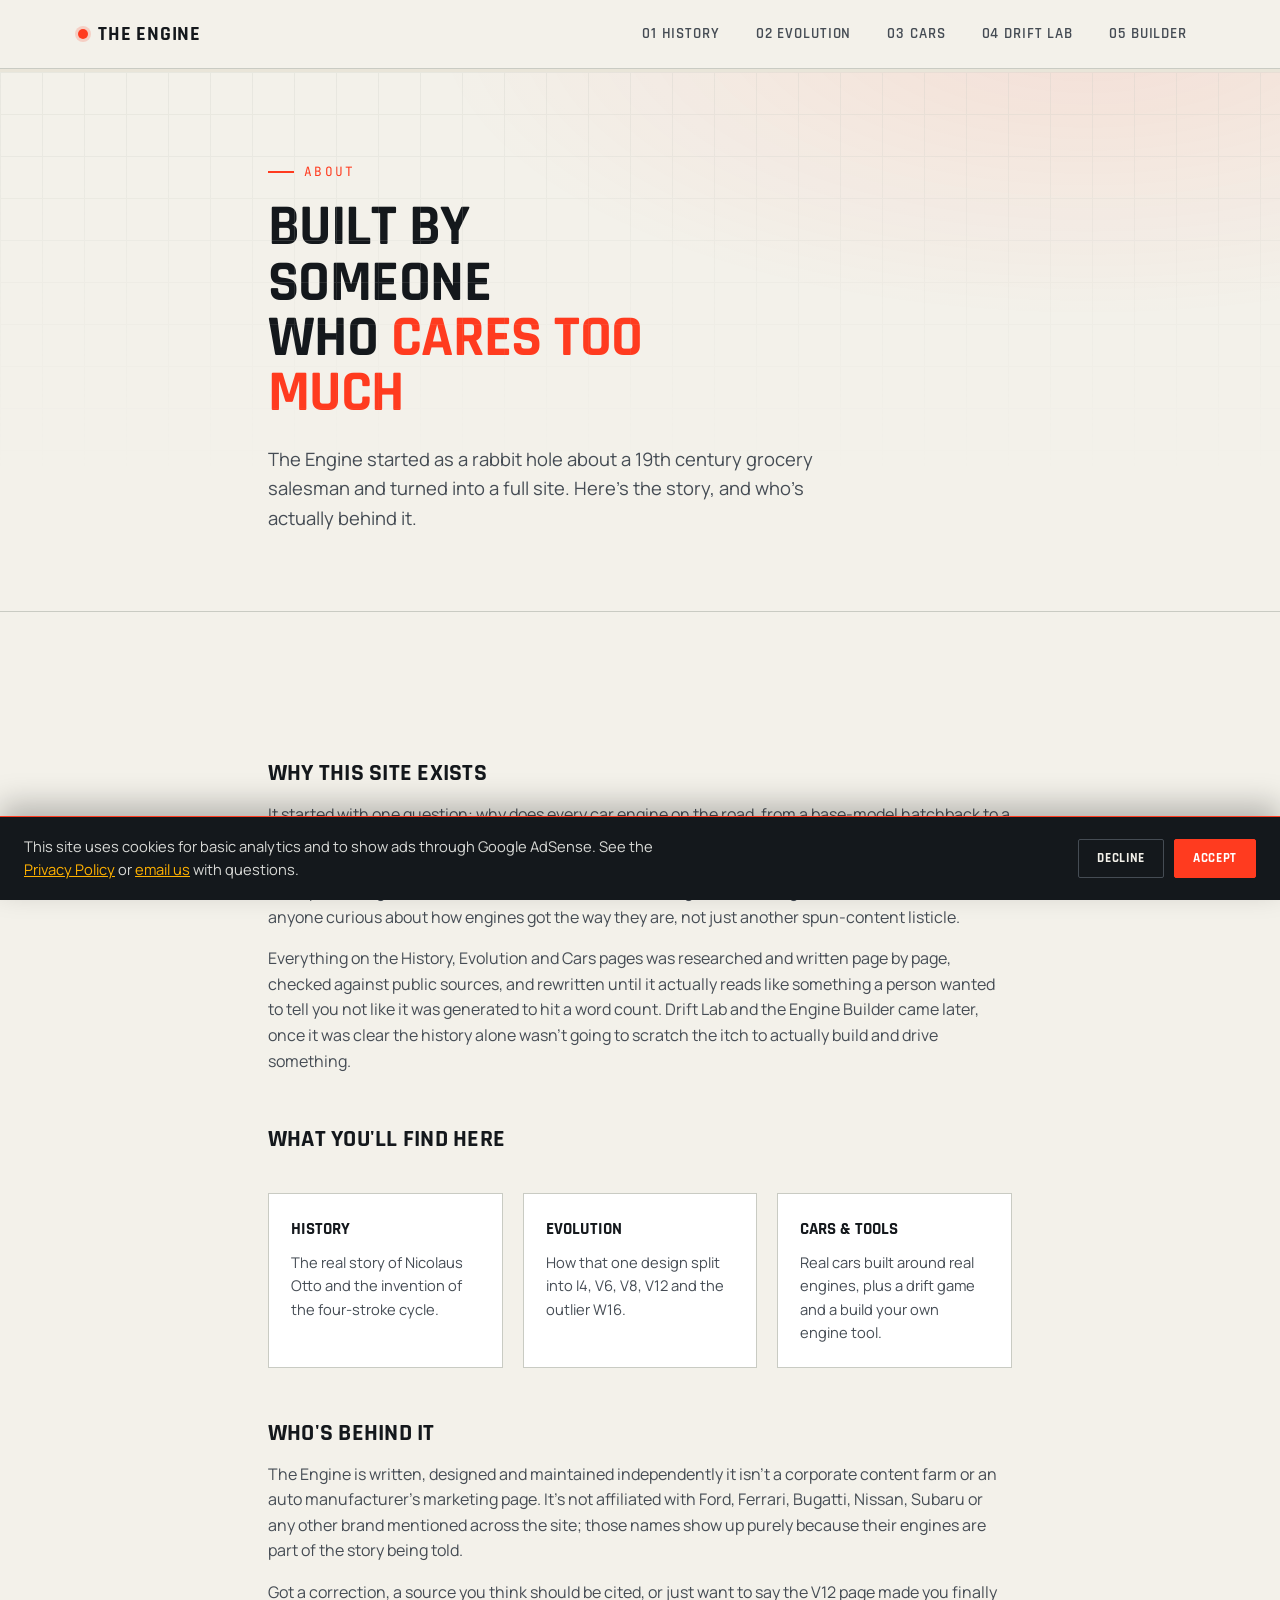
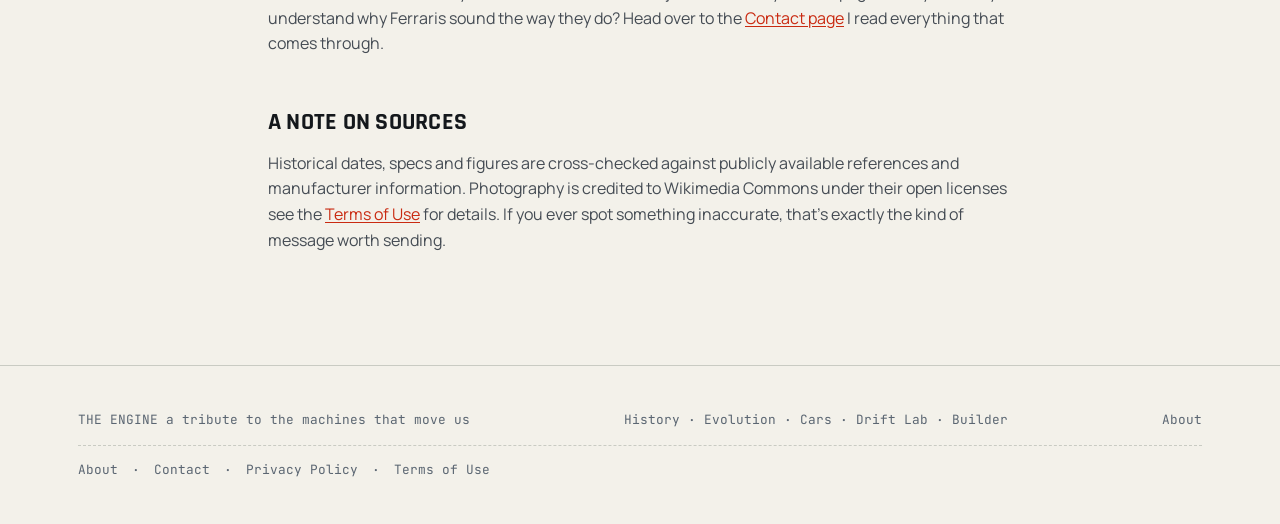
==== about.html @ 44e8525a "Add files via upload" ====
<!DOCTYPE html>
<html lang="en">
<head>
<meta charset="UTF-8">
<meta name="viewport" content="width=device-width, initial-scale=1.0">
<title>About The Engine Why This Site Exists | The Engine</title>
<meta name="description" content="The Engine is an independent tribute site about the history and evolution of the internal combustion engine, built by one person who cares way too much about how engines work.">
<meta name="keywords" content="about the engine, who made this site, engine history site">
<meta name="robots" content="index, follow">
<meta name="author" content="The Engine">
<link rel="canonical" href="https://your-domain.com/about.html">
<link rel="icon" type="image/svg+xml" href="favicon.svg">

<meta property="og:type" content="website">
<meta property="og:site_name" content="The Engine">
<meta property="og:title" content="About The Engine">
<meta property="og:description" content="Why this site exists, and who built it.">
<meta property="og:url" content="https://your-domain.com/about.html">
<meta property="og:locale" content="en_US">

<link rel="preconnect" href="https://fonts.googleapis.com">
<link href="https://fonts.googleapis.com/css2?family=Rajdhani:wght@500;600;700&family=Manrope:wght@400;500;600;700&family=JetBrains+Mono:wght@400;500;600&display=swap" rel="stylesheet">
<link rel="stylesheet" href="style.css">
<style>
  .legal main .wrap{ max-width:800px; }
  .legal h2{ font-size:1.5rem; margin-top:46px; }
  .legal p, .legal li{ color:var(--ink-soft); }
  .legal .updated{ font-family:var(--mono); font-size:.8rem; color:var(--steel); margin-bottom:26px; display:block; }
  .legal a.inline{ color:var(--ignite-dim); text-decoration:underline; text-underline-offset:2px; }
  .legal a.inline:hover{ color:var(--ignite); }
  .value-grid{ display:grid; grid-template-columns:repeat(3,1fr); gap:20px; margin:34px 0; }
  @media (max-width:700px){ .value-grid{ grid-template-columns:1fr; } }
  .value-card{ border:1px solid var(--steel-line); background:#fff; padding:22px; }
  .value-card b{ display:block; font-family:var(--display); text-transform:uppercase; font-size:1.05rem; margin-bottom:8px; color:var(--ink); }
  .value-card p{ margin:0; font-size:.92rem; }
</style>
</head>
<body class="legal">

<nav class="topnav">
  <div class="wrap">
    <div class="brand"><span class="dot"></span> The Engine</div>
    <div class="navlinks">
      <a href="index.html">01 History</a>
      <a href="evolution.html">02 Evolution</a>
      <a href="cars.html">03 Cars</a>
      <a href="game.html">04 Drift Lab</a>
      <a href="builder.html">05 Builder</a>
    </div>
    <button class="nav-toggle" aria-label="Toggle navigation menu" aria-expanded="false">
      <span></span><span></span><span></span>
    </button>
  </div>
</nav>
<div class="progress-rail"><div class="progress-fill"></div></div>

<main>
<header class="hero" style="padding:90px 0 60px;">
  <div class="blueprint"></div>
  <div class="wrap">
    <span class="eyebrow">About</span>
    <h1 style="font-size:clamp(2.2rem,5.5vw,3.6rem);">BUILT BY SOMEONE<br>WHO <em>CARES TOO MUCH</em></h1>
    <p class="hero-sub">The Engine started as a rabbit hole about a 19th century grocery salesman and turned
      into a full site. Here's the story, and who's actually behind it.</p>
  </div>
</header>

<section class="section">
  <div class="wrap">

    <h2>Why this site exists</h2>
    <p>It started with one question: why does every car engine on the road, from a base-model hatchback to a
      Bugatti, ultimately trace back to the same four-stroke idea from 1876? Once I started reading about
      Nicolaus Otto and how his engine splintered into everything from the inline four to the V12, it was hard
      to stop. The Engine is that research turned into something worth sharing an actual reference for anyone
      curious about how engines got the way they are, not just another spun-content listicle.</p>
    <p>Everything on the History, Evolution and Cars pages was researched and written page by page, checked
      against public sources, and rewritten until it actually reads like something a person wanted to tell you
      not like it was generated to hit a word count. Drift Lab and the Engine Builder came later, once it was
      clear the history alone wasn't going to scratch the itch to actually build and drive something.</p>

    <h2>What you'll find here</h2>
    <div class="value-grid">
      <div class="value-card"><b>History</b><p>The real story of Nicolaus Otto and the invention of the four-stroke cycle.</p></div>
      <div class="value-card"><b>Evolution</b><p>How that one design split into I4, V6, V8, V12 and the outlier W16.</p></div>
      <div class="value-card"><b>Cars &amp; Tools</b><p>Real cars built around real engines, plus a drift game and a build your own engine tool.</p></div>
    </div>

    <h2>Who's behind it</h2>
    <p>The Engine is written, designed and maintained independently it isn't a corporate content farm or an
      auto manufacturer's marketing page. It's not affiliated with Ford, Ferrari, Bugatti, Nissan, Subaru or
      any other brand mentioned across the site; those names show up purely because their engines are part of
      the story being told.</p>
    <p>Got a correction, a source you think should be cited, or just want to say the V12 page made you finally
      understand why Ferraris sound the way they do? Head over to the <a class="inline" href="contact.html">Contact
      page</a> I read everything that comes through.</p>

    <h2>A note on sources</h2>
    <p>Historical dates, specs and figures are cross-checked against publicly available references and
      manufacturer information. Photography is credited to Wikimedia Commons under their open licenses see the
      <a class="inline" href="terms.html">Terms of Use</a> for details. If you ever spot something inaccurate,
      that's exactly the kind of message worth sending.</p>
  </div>
</section>
</main>

<footer>
  <div class="wrap" style="display:flex; flex-direction:column; gap:14px; width:100%;">
    <div style="display:flex; justify-content:space-between; width:100%; flex-wrap:wrap; gap:14px;">
      <span>THE ENGINE a tribute to the machines that move us</span>
      <nav aria-label="Footer">
        <a href="index.html">History</a> ·
        <a href="evolution.html">Evolution</a> ·
        <a href="cars.html">Cars</a> ·
        <a href="game.html">Drift Lab</a> ·
        <a href="builder.html">Builder</a>
      </nav>
      <span>About</span>
    </div>
    <div style="display:flex; gap:14px; flex-wrap:wrap; border-top:1px dashed var(--steel-line); padding-top:14px;">
      <a href="about.html">About</a> ·
      <a href="contact.html">Contact</a> ·
      <a href="privacy.html">Privacy Policy</a> ·
      <a href="terms.html">Terms of Use</a>
    </div>
  </div>
</footer>

<button class="to-top" aria-label="Scroll back to top">↑</button>

<script src="main.js"></script>
<script src="consent.js"></script>
</body>
</html>
---- style.css ----
/* =========================================================
   THE ENGINE design tokens
   Display: Rajdhani (technical / gauge-cluster)
   Body:    Manrope
   Utility: JetBrains Mono (specs, numbers, readouts)
   ========================================================= */

:root{
  --paper:      #F3F1EA;
  --paper-dim:  #E9E5D9;
  --ink:        #14181C;
  --ink-soft:   #454C54;
  --steel:      #5B6672;
  --steel-line: #C9CBC3;
  --ignite:     #FF3B1F;
  --ignite-dim: #C92A11;
  --amber:      #FFB100;
  --dial-bg:    #14181C;

  --display: "Rajdhani", sans-serif;
  --body:    "Manrope", sans-serif;
  --mono:    "JetBrains Mono", monospace;

  --container: 1180px;
}

*,*::before,*::after{ box-sizing:border-box; }
html{ scroll-behavior:smooth; }
body{
  margin:0;
  background:var(--paper);
  color:var(--ink);
  font-family:var(--body);
  font-size:16px;
  line-height:1.6;
  -webkit-font-smoothing:antialiased;
}
img{ max-width:100%; display:block; }
a{ color:inherit; text-decoration:none; }
h1,h2,h3,h4{
  font-family:var(--display);
  font-weight:700;
  text-transform:uppercase;
  letter-spacing:.01em;
  margin:0 0 .4em;
  color:var(--ink);
}
p{ margin:0 0 1em; color:var(--ink-soft); }
.mono{ font-family:var(--mono); }

@media (prefers-reduced-motion: reduce){
  *{ animation-duration:0.001ms !important; animation-iteration-count:1 !important; transition-duration:0.001ms !important; scroll-behavior:auto !important; }
}

/* ---------- layout helpers ---------- */
.wrap{ max-width:var(--container); margin:0 auto; padding:0 28px; }
.section{ padding:96px 0; position:relative; }
.section-tight{ padding:56px 0; }

/* ---------- top nav ---------- */
.topnav{
  position:sticky; top:0; z-index:100;
  background:rgba(243,241,234,.88);
  backdrop-filter:blur(10px);
  border-bottom:1px solid var(--steel-line);
}
.topnav .wrap{
  display:flex; align-items:center; justify-content:space-between;
  height:68px;
}
.brand{
  display:flex; align-items:center; gap:10px;
  font-family:var(--display); font-weight:700; font-size:1.25rem;
  letter-spacing:.04em; text-transform:uppercase;
}
.brand .dot{
  width:10px; height:10px; border-radius:50%;
  background:var(--ignite);
  box-shadow:0 0 0 3px rgba(255,59,31,.18);
}
.navlinks{ display:flex; gap:6px; align-items:center; }
.navlinks a{
  font-family:var(--display); font-weight:600; font-size:.92rem;
  letter-spacing:.06em; text-transform:uppercase;
  padding:9px 14px; border-radius:3px; color:var(--ink-soft);
  border:1px solid transparent;
  transition:color .15s, border-color .15s, background .15s;
}
.navlinks a:hover{ color:var(--ink); border-color:var(--steel-line); }
.navlinks a.active{ color:var(--ignite); border-color:var(--ignite); background:rgba(255,59,31,.06); }

/* mobile nav toggle */
.nav-toggle{
  display:none; flex-direction:column; justify-content:center; gap:5px;
  width:40px; height:40px; background:none; border:1px solid transparent;
  cursor:pointer; padding:0; margin:0; border-radius:3px;
}
.nav-toggle span{ width:20px; height:2px; background:var(--ink); display:block; margin:0 auto; transition:transform .25s ease, opacity .2s ease; }
.nav-toggle.open span:nth-child(1){ transform:translateY(7px) rotate(45deg); }
.nav-toggle.open span:nth-child(2){ opacity:0; }
.nav-toggle.open span:nth-child(3){ transform:translateY(-7px) rotate(-45deg); }
.nav-toggle:hover{ border-color:var(--steel-line); }

@media (max-width:760px){
  .nav-toggle{ display:flex; }
  .navlinks{
    position:fixed; top:68px; left:0; right:0; z-index:98;
    background:var(--paper); border-bottom:1px solid var(--steel-line);
    flex-direction:column; align-items:stretch; gap:0;
    max-height:0; overflow:hidden; transition:max-height .32s ease;
    box-shadow:0 18px 30px rgba(20,24,28,.08);
  }
  .navlinks.open{ max-height:320px; }
  .navlinks a{ padding:16px 28px; border-radius:0; border-bottom:1px solid var(--steel-line); }
}

/* accessible focus states */
a:focus-visible, button:focus-visible, .btn:focus-visible, .nav-toggle:focus-visible{
  outline:2px solid var(--ignite); outline-offset:3px; border-radius:2px;
}

/* scroll-to-top */
.to-top{
  position:fixed; right:20px; bottom:20px; z-index:90;
  width:46px; height:46px; border-radius:50%;
  background:var(--ink); color:var(--paper); border:1px solid var(--ink);
  display:flex; align-items:center; justify-content:center;
  font-size:1.1rem; cursor:pointer;
  opacity:0; pointer-events:none; transform:translateY(10px);
  transition:opacity .25s ease, transform .25s ease, background .2s ease;
}
.to-top.show{ opacity:1; pointer-events:all; transform:translateY(0); }
.to-top:hover{ background:var(--ignite); border-color:var(--ignite); }

/* progress rail under nav — signature scroll element */
.progress-rail{ position:sticky; top:68px; height:3px; z-index:99; background:var(--paper-dim); }
.progress-fill{ height:100%; width:0%; background:linear-gradient(90deg,var(--ignite),var(--amber)); transition:width .08s linear; }

/* ---------- hero ---------- */
.hero{
  position:relative; overflow:hidden;
  padding:120px 0 90px;
  background:
    radial-gradient(1100px 500px at 85% -10%, rgba(255,59,31,.10), transparent 60%),
    var(--paper);
  border-bottom:1px solid var(--steel-line);
}
.hero .blueprint{
  position:absolute; inset:0; opacity:.5; pointer-events:none;
  background-image:
    linear-gradient(var(--steel-line) 1px, transparent 1px),
    linear-gradient(90deg, var(--steel-line) 1px, transparent 1px);
  background-size:42px 42px;
  mask-image:linear-gradient(to bottom, rgba(0,0,0,.55), transparent 75%);
}
.eyebrow{
  font-family:var(--mono); font-size:.8rem; letter-spacing:.18em;
  text-transform:uppercase; color:var(--ignite); margin-bottom:18px;
  display:flex; align-items:center; gap:10px;
}
.eyebrow::before{ content:""; width:26px; height:2px; background:var(--ignite); display:inline-block; }
.hero h1{
  font-size:clamp(2.6rem, 7vw, 5.4rem);
  line-height:.96; letter-spacing:-.01em;
  max-width:14ch;
}
.hero h1 em{ font-style:normal; color:var(--ignite); }
.hero-sub{
  max-width:52ch; font-size:1.15rem; margin-top:22px; color:var(--ink-soft);
}
.hero-meta{
  display:flex; gap:36px; margin-top:52px; flex-wrap:wrap;
}
.hero-meta .stat b{
  display:block; font-family:var(--mono); font-size:1.7rem; color:var(--ink);
}
.hero-meta .stat span{
  font-size:.78rem; text-transform:uppercase; letter-spacing:.1em; color:var(--steel);
}

/* ---------- buttons ---------- */
.btn{
  display:inline-flex; align-items:center; gap:8px;
  font-family:var(--display); font-weight:700; letter-spacing:.05em;
  text-transform:uppercase; font-size:.92rem;
  padding:13px 24px; border-radius:2px;
  background:var(--ink); color:var(--paper);
  border:1px solid var(--ink);
  transition:transform .15s, background .15s, color .15s;
}
.btn:hover{ transform:translateY(-2px); }
.btn.ignite{ background:var(--ignite); border-color:var(--ignite); color:#fff; }
.btn.ghost{ background:transparent; color:var(--ink); }

/* ---------- reveal-on-scroll ---------- */
.reveal{
  opacity:0; transform:translateY(28px);
  transition:opacity .7s cubic-bezier(.2,.7,.2,1), transform .7s cubic-bezier(.2,.7,.2,1);
}
.reveal.in{ opacity:1; transform:translateY(0); }
.reveal-l{ opacity:0; transform:translateX(-32px); transition:opacity .7s ease, transform .7s ease; }
.reveal-l.in{ opacity:1; transform:translateX(0); }
.reveal-r{ opacity:0; transform:translateX(32px); transition:opacity .7s ease, transform .7s ease; }
.reveal-r.in{ opacity:1; transform:translateX(0); }
.stagger > *{ transition-delay:calc(var(--i, 0) * 90ms); }

/* ---------- section heading ---------- */
.head{ max-width:640px; margin-bottom:52px; }
.head .kicker{
  font-family:var(--mono); color:var(--ignite); font-size:.8rem;
  letter-spacing:.16em; text-transform:uppercase; margin-bottom:10px; display:block;
}
.head h2{ font-size:clamp(1.9rem,4vw,2.8rem); }

/* ---------- figure / spec plate ---------- */
.figure{
  border:1px solid var(--steel-line); background:#fff;
  padding:10px; position:relative; overflow:hidden;
  transition:border-color .2s ease, box-shadow .2s ease;
}
.figure:hover{ border-color:var(--ignite); box-shadow:0 16px 34px rgba(20,24,28,.10); }
.figure img{ width:100%; height:100%; object-fit:cover; transition:transform .55s cubic-bezier(.2,.7,.2,1); background:var(--paper-dim); }
.figure:hover img{ transform:scale(1.045); }
.figure figcaption{
  font-family:var(--mono); font-size:.76rem; color:var(--steel);
  padding:10px 4px 2px; letter-spacing:.02em;
}
.plate{
  border:1px solid var(--ink); background:var(--ink); color:var(--paper);
  padding:22px 24px; font-family:var(--mono); font-size:.85rem;
}
.plate .row{ display:flex; justify-content:space-between; padding:7px 0; border-bottom:1px dashed rgba(243,241,234,.18); }
.plate .row:last-child{ border-bottom:none; }
.plate .row span:first-child{ color:#9AA1A8; text-transform:uppercase; letter-spacing:.08em; font-size:.72rem; }

/* ---------- two column ---------- */
.grid-2{ display:grid; grid-template-columns:1fr 1fr; gap:56px; align-items:center; }
@media (max-width:860px){ .grid-2{ grid-template-columns:1fr; } }

/* ---------- key points ---------- */
.points{ display:grid; gap:0; border-top:1px solid var(--steel-line); }
.point{
  display:grid; grid-template-columns:70px 1fr; gap:22px;
  padding:26px 0; border-bottom:1px solid var(--steel-line);
  transition:background .2s ease, padding-left .2s ease;
}
.point:hover{ background:rgba(255,59,31,.04); padding-left:10px; }
.point .n{ font-family:var(--mono); font-size:1.3rem; color:var(--ignite); }
.point h4{ font-size:1.15rem; margin-bottom:6px; }
.point p{ margin:0; }

/* ---------- footer ---------- */
footer{
  padding:44px 0; border-top:1px solid var(--steel-line);
  font-family:var(--mono); font-size:.8rem; color:var(--steel);
  display:flex; justify-content:space-between; flex-wrap:wrap; gap:10px;
}
footer nav a{ color:var(--steel); transition:color .15s; }
footer nav a:hover{ color:var(--ignite); }

/* ---------- timeline (evolution page) ---------- */
.timeline{ position:relative; }
.timeline::before{
  content:""; position:absolute; left:96px; top:0; bottom:0; width:1px;
  background:var(--steel-line);
}
@media (max-width:760px){ .timeline::before{ left:34px; } }
.tl-item{
  display:grid; grid-template-columns:96px 1fr; gap:34px;
  padding:54px 0; position:relative;
}
@media (max-width:760px){ .tl-item{ grid-template-columns:34px 1fr; gap:18px; } }
.tl-cyl{
  font-family:var(--display); font-weight:700; font-size:2.6rem;
  color:var(--ink); text-align:right; line-height:1; position:relative;
}
.tl-cyl::after{
  content:""; position:absolute; right:-38.5px; top:8px;
  width:11px; height:11px; border-radius:50%;
  background:var(--paper); border:3px solid var(--ignite);
}
@media (max-width:760px){ .tl-cyl{ text-align:left; font-size:1.5rem; } .tl-cyl::after{ right:-23px; } }
.tl-card{ background:#fff; border:1px solid var(--steel-line); padding:30px; transition:transform .25s ease, box-shadow .25s ease, border-color .25s ease; }
.tl-card:hover{ transform:translateY(-4px); box-shadow:0 20px 40px rgba(20,24,28,.10); border-color:var(--ignite); }
.tl-card .tag{
  font-family:var(--mono); font-size:.72rem; text-transform:uppercase;
  letter-spacing:.1em; color:var(--ignite); display:inline-block; margin-bottom:10px;
}
.tl-card h3{ font-size:1.6rem; margin-bottom:10px; }
.tl-grid{ display:grid; grid-template-columns:1.1fr 1fr; gap:26px; margin-top:18px; align-items:start; }
@media (max-width:640px){ .tl-grid{ grid-template-columns:1fr; } }
.spec-list{ display:grid; gap:8px; font-family:var(--mono); font-size:.85rem; }
.spec-list div{ display:flex; justify-content:space-between; border-bottom:1px dotted var(--steel-line); padding:4px 0; }
.spec-list div b{ color:var(--ink); font-weight:600; }
.spec-list div span{ color:var(--steel); }

/* ---------- car cards (cars page) ---------- */
.car-grid{ display:grid; grid-template-columns:1fr; gap:40px; }
.car-card{
  display:grid; grid-template-columns:1.15fr .85fr; gap:0;
  background:#fff; border:1px solid var(--steel-line);
  overflow:hidden; transition:transform .28s ease, box-shadow .28s ease;
}
.car-card:hover{ transform:translateY(-5px); box-shadow:0 26px 50px rgba(20,24,28,.14); }
@media (max-width:800px){ .car-card{ grid-template-columns:1fr; } }
.car-photo{ position:relative; min-height:320px; background:#0e0e0e; overflow:hidden; }
.car-photo img{ width:100%; height:100%; object-fit:cover; min-height:320px; transition:transform .5s ease; }
.car-card:hover .car-photo img{ transform:scale(1.045); }
.car-photo .badge{
  position:absolute; top:16px; left:16px;
  background:var(--ignite); color:#fff; font-family:var(--mono);
  font-size:.72rem; letter-spacing:.08em; text-transform:uppercase;
  padding:6px 10px;
}
.car-info{ padding:32px; display:flex; flex-direction:column; }
.car-info h3{ font-size:1.7rem; margin-bottom:4px; }
.car-info .maker{ font-family:var(--mono); color:var(--steel); font-size:.82rem; margin-bottom:18px; text-transform:uppercase; letter-spacing:.06em; }
.engine-thumb{ display:flex; gap:12px; align-items:center; margin:16px 0; padding:12px; background:var(--paper); border:1px solid var(--steel-line); transition:border-color .2s ease; }
.engine-thumb:hover{ border-color:var(--ignite); }
.engine-thumb img{ width:74px; height:74px; object-fit:cover; flex:none; }
.engine-thumb .et-text b{ display:block; font-family:var(--display); text-transform:uppercase; font-size:1rem; }
.engine-thumb .et-text span{ font-family:var(--mono); font-size:.76rem; color:var(--steel); }
.car-stats{ display:grid; grid-template-columns:repeat(3,1fr); gap:0; margin-top:auto; border-top:1px solid var(--steel-line); padding-top:16px; }
.car-stats div{ text-align:left; }
.car-stats b{ display:block; font-family:var(--mono); font-size:1.25rem; }
.car-stats span{ font-size:.72rem; text-transform:uppercase; letter-spacing:.08em; color:var(--steel); }

/* ---------- dark cta / interlude ---------- */
.dark{
  background:var(--dial-bg); color:var(--paper);
  border-top:1px solid #000; border-bottom:1px solid #000;
}
.dark h2, .dark h3, .dark h4{ color:var(--paper); }
.dark p{ color:#B7BCC1; }
.dark .steel-line-alt{ border-color:#2A2F35; }

/* ---------- game page teaser bits reused from style ---------- */
.badge-row{ display:flex; gap:10px; flex-wrap:wrap; margin-top:18px; }
.chip{
  font-family:var(--mono); font-size:.76rem; text-transform:uppercase; letter-spacing:.06em;
  border:1px solid var(--steel-line); padding:6px 12px; color:var(--ink-soft);
}
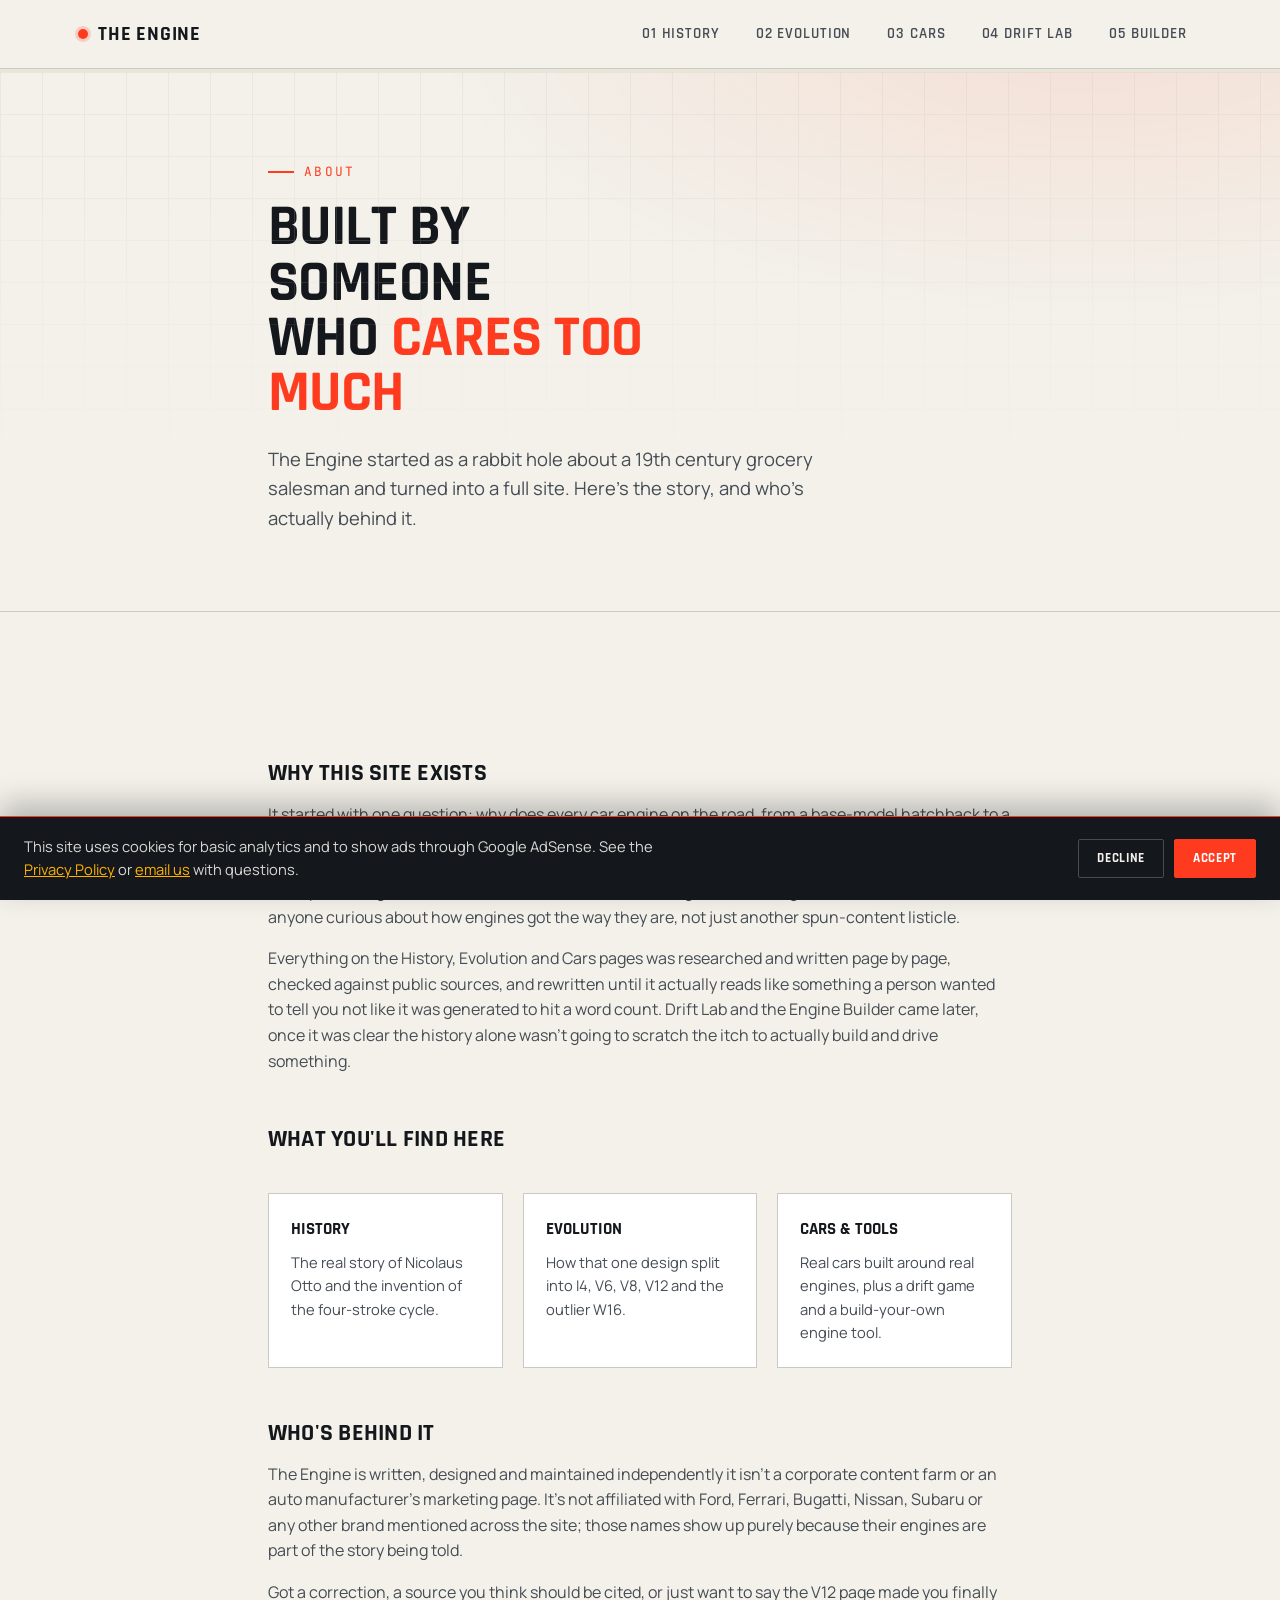
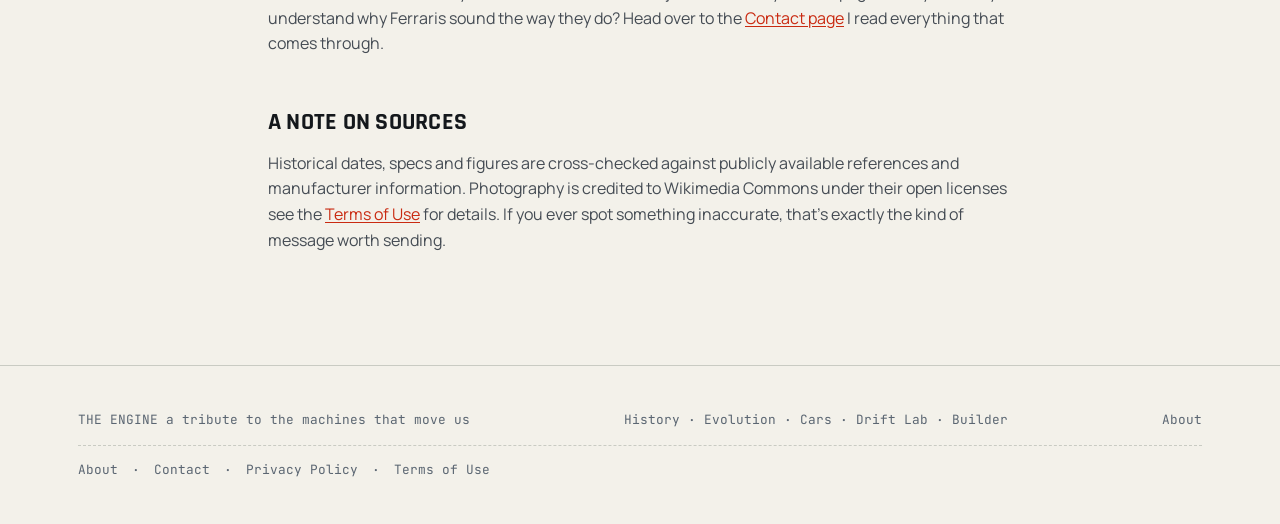
==== commit 26e16896: "Add files via upload" ====
--- a/about.html
+++ b/about.html
@@ -10,7 +10,7 @@
 <meta name="keywords" content="about the engine, who made this site, engine history site">
 <meta name="robots" content="index, follow">
 <meta name="author" content="The Engine">
-<link rel="canonical" href="https://your-domain.com/about.html">
+<link rel="canonical" href="https://www.engineinfo.in/about.html">
 <link rel="icon" type="image/svg+xml" href="favicon.svg">
 
 <meta property="og:type" content="website">
@@ -73,7 +73,7 @@
     <h2>Why this site exists</h2>
     <p>It started with one question: why does every car engine on the road, from a base-model hatchback to a
       Bugatti, ultimately trace back to the same four-stroke idea from 1876? Once I started reading about
-      Nicolaus Otto and how his engine splintered into everything from the inline four to the V12, it was hard
+      Nicolaus Otto and how his engine splintered into everything from the inline-four to the V12, it was hard
       to stop. The Engine is that research turned into something worth sharing an actual reference for anyone
       curious about how engines got the way they are, not just another spun-content listicle.</p>
     <p>Everything on the History, Evolution and Cars pages was researched and written page by page, checked
@@ -85,7 +85,7 @@
     <div class="value-grid">
       <div class="value-card"><b>History</b><p>The real story of Nicolaus Otto and the invention of the four-stroke cycle.</p></div>
       <div class="value-card"><b>Evolution</b><p>How that one design split into I4, V6, V8, V12 and the outlier W16.</p></div>
-      <div class="value-card"><b>Cars &amp; Tools</b><p>Real cars built around real engines, plus a drift game and a build your own engine tool.</p></div>
+      <div class="value-card"><b>Cars &amp; Tools</b><p>Real cars built around real engines, plus a drift game and a build-your-own engine tool.</p></div>
     </div>
 
     <h2>Who's behind it</h2>
